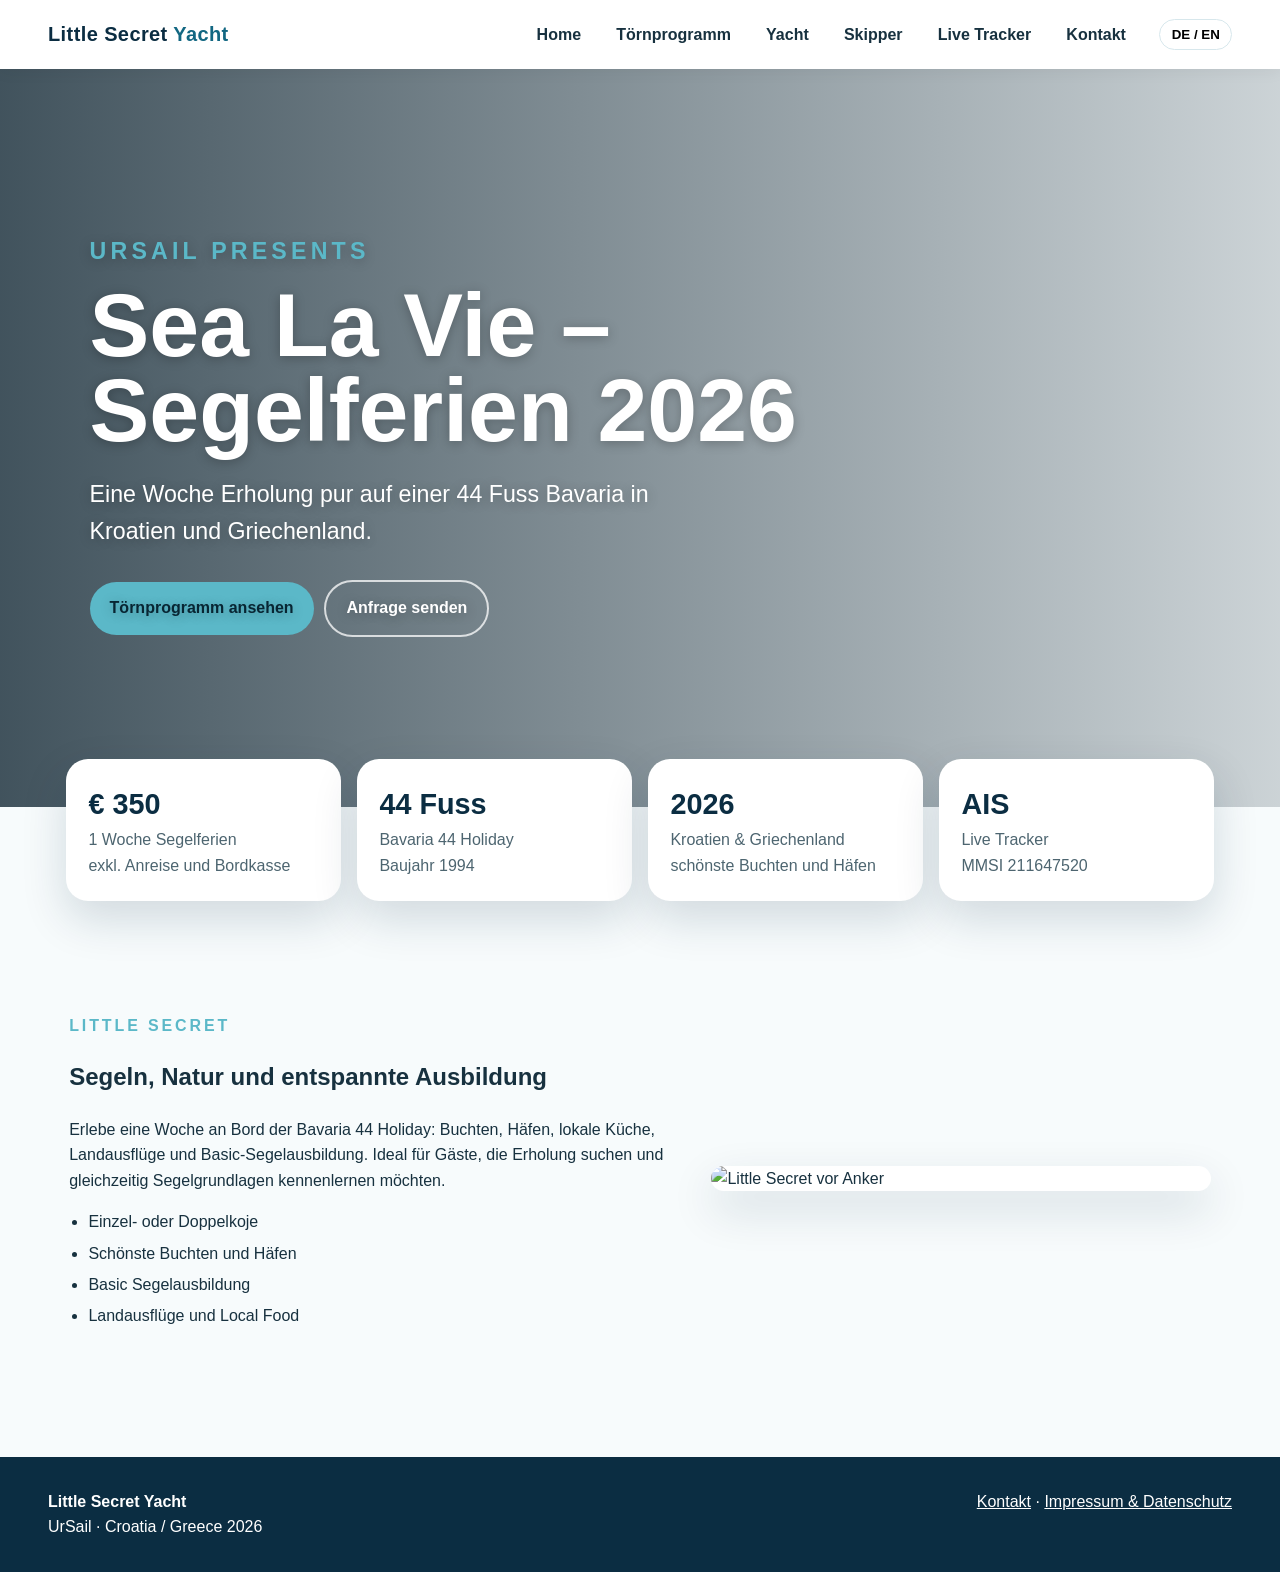
==== index.html @ 07583128 "Add files via upload" ====
<!doctype html>
<html lang="de">
<head>

<meta charset="utf-8">
<meta name="viewport" content="width=device-width, initial-scale=1">
<title>Little Secret Yacht – UrSail</title>
<meta name="description" content="UrSail – Segelferien 2026 auf der Bavaria 44 Holiday Little Secret in Kroatien und Griechenland.">
<link rel="stylesheet" href="style.css">

</head>
<body>
<header class="site-header">
  <a class="logo" href="index.html">Little Secret <span>Yacht</span></a>
  
<nav class="main-nav">
  <a href="index.html">Home</a>
  <a href="turnprogramm.html">Törnprogramm</a>
  <a href="yacht.html">Yacht</a>
  <a href="skipper.html">Skipper</a>
  <a href="livetracker.html">Live Tracker</a>
  <a href="kontakt.html">Kontakt</a>
</nav>

  <button class="lang-toggle" type="button" onclick="toggleLanguage()">DE / EN</button>
</header>

<main>
  <section class="hero hero-home" style="background-image:linear-gradient(90deg,rgba(8,30,43,.76),rgba(8,30,43,.18)),url('assets/img/yacht-drone-03.jpeg')">
    <div class="hero-content">
      <p class="eyebrow" data-de="UrSail presents" data-en="UrSail presents">UrSail presents</p>
      <h1 data-de="Sea La Vie – Segelferien 2026" data-en="Sea La Vie – Sailing Holidays 2026">Sea La Vie – Segelferien 2026</h1>
      <p data-de="Eine Woche Erholung pur auf einer 44 Fuss Bavaria in Kroatien und Griechenland." data-en="One week of pure relaxation on a 44-foot Bavaria in Croatia and Greece.">Eine Woche Erholung pur auf einer 44 Fuss Bavaria in Kroatien und Griechenland.</p>
      <div class="hero-actions">
        <a class="btn primary" href="turnprogramm.html">Törnprogramm ansehen</a>
        <a class="btn ghost" href="kontakt.html">Anfrage senden</a>
      </div>
    </div>
  </section>

  <section class="quick-facts">
    <article><strong>€ 350</strong><span>1 Woche Segelferien<br>exkl. Anreise und Bordkasse</span></article>
    <article><strong>44 Fuss</strong><span>Bavaria 44 Holiday<br>Baujahr 1994</span></article>
    <article><strong>2026</strong><span>Kroatien & Griechenland<br>schönste Buchten und Häfen</span></article>
    <article><strong>AIS</strong><span>Live Tracker<br>MMSI 211647520</span></article>
  </section>

  <section class="section two-col">
    <div>
      <p class="eyebrow">Little Secret</p>
      <h2>Segeln, Natur und entspannte Ausbildung</h2>
      <p>Erlebe eine Woche an Bord der Bavaria 44 Holiday: Buchten, Häfen, lokale Küche, Landausflüge und Basic-Segelausbildung. Ideal für Gäste, die Erholung suchen und gleichzeitig Segelgrundlagen kennenlernen möchten.</p>
      <ul class="check-list">
        <li>Einzel- oder Doppelkoje</li>
        <li>Schönste Buchten und Häfen</li>
        <li>Basic Segelausbildung</li>
        <li>Landausflüge und Local Food</li>
      </ul>
    </div>
    <div class="image-card">
      <img src="assets/img/yacht-drone-01.jpeg" alt="Little Secret vor Anker">
    </div>
  </section>
</main>


<footer class="site-footer">
  <div>
    <strong>Little Secret Yacht</strong><br>
    UrSail · Croatia / Greece 2026
  </div>
  <div>
    <a href="kontakt.html">Kontakt</a> · <a href="impressum.html">Impressum & Datenschutz</a>
  </div>
</footer>
<script src="script.js"></script>

</body>
</html>
---- style.css ----
:root{
  --navy:#0b2d42;--blue:#126782;--aqua:#5bb8c8;--sand:#f3eadb;--white:#fff;--ink:#17313f;
  --shadow:0 18px 45px rgba(11,45,66,.16)
}
*{box-sizing:border-box}
body{margin:0;font-family:Inter,Arial,sans-serif;color:var(--ink);background:#f7fbfc;line-height:1.6}
a{color:inherit}
.site-header{position:sticky;top:0;z-index:20;background:rgba(255,255,255,.94);backdrop-filter:blur(12px);display:flex;align-items:center;gap:1.4rem;padding:.9rem clamp(1rem,4vw,3rem);box-shadow:0 2px 16px rgba(0,0,0,.06)}
.logo{text-decoration:none;font-weight:900;letter-spacing:.02em;color:var(--navy);font-size:1.25rem}
.logo span{color:var(--blue)}
.main-nav{display:flex;gap:.8rem;flex-wrap:wrap;margin-left:auto}
.main-nav a{text-decoration:none;font-weight:700;padding:.45rem .7rem;border-radius:999px}
.main-nav a:hover{background:#eaf6f8}
.lang-toggle{border:1px solid #d7e7ec;border-radius:999px;background:#fff;padding:.45rem .7rem;font-weight:700}
.hero{min-height:82vh;background-size:cover;background-position:center;display:flex;align-items:center;padding:clamp(2rem,7vw,6rem)}
.hero-content{max-width:760px;color:white;text-shadow:0 2px 12px rgba(0,0,0,.25)}
.hero h1{font-size:clamp(2.7rem,7vw,6rem);line-height:.95;margin:.2rem 0 1rem}
.hero p{font-size:clamp(1.1rem,2vw,1.45rem);max-width:650px}
.eyebrow{text-transform:uppercase;letter-spacing:.18em;font-weight:900;color:var(--aqua);margin:0 0 .8rem}
.btn{display:inline-block;text-decoration:none;border-radius:999px;padding:.85rem 1.25rem;font-weight:900;margin:.4rem .4rem .4rem 0}
.btn.primary{background:var(--aqua);color:#082633}
.btn.ghost{border:2px solid rgba(255,255,255,.75);color:white}
.quick-facts{display:grid;grid-template-columns:repeat(4,1fr);gap:1rem;max-width:1180px;margin:-3rem auto 3rem;padding:0 1rem;position:relative;z-index:5}
.quick-facts article,.info-card,.cards article{background:white;border-radius:22px;padding:1.4rem;box-shadow:var(--shadow)}
.quick-facts strong{font-size:1.8rem;color:var(--navy);display:block}
.quick-facts span{display:block;color:#4d6570}
.section{max-width:1180px;margin:auto;padding:4rem 1.2rem}
.subhero{background:linear-gradient(135deg,var(--navy),var(--blue));color:#fff;padding:5.5rem 1.2rem;text-align:center}
.subhero h1{font-size:clamp(2.3rem,5vw,4rem);margin:.2rem 0}
.subhero .eyebrow{color:#bfeaf0}
.two-col{display:grid;grid-template-columns:1.1fr .9fr;gap:2rem;align-items:center}
.image-card{border-radius:28px;overflow:hidden;box-shadow:var(--shadow);background:#fff}
.image-card img{width:100%;height:100%;max-height:560px;object-fit:cover;display:block}
.portrait-card img{object-position:center top}
.check-list{padding-left:1.2rem}
.check-list li{margin:.35rem 0}
.spec-grid,.cards{display:grid;grid-template-columns:repeat(auto-fit,minmax(180px,1fr));gap:1rem}
.spec-grid article{background:#eaf6f8;border-radius:20px;padding:1.2rem}
.spec-grid strong{font-size:1.8rem;color:var(--blue);display:block}
.table-wrap{overflow:auto;background:#fff;border-radius:22px;box-shadow:var(--shadow)}
table{width:100%;border-collapse:collapse;min-width:620px}
th,td{text-align:left;padding:1rem;border-bottom:1px solid #e7eef0}
th{background:#eaf6f8;color:var(--navy)}
.status{border-radius:999px;padding:.35rem .7rem;font-weight:800}
.status.free{background:#dff7e5;color:#146c2e}
.status.booked{background:#ffe5e5;color:#9b1b1b}
.gallery-section{padding-top:2rem}
.section-head{text-align:center;max-width:760px;margin:0 auto 2rem}
.photo-grid{display:grid;grid-template-columns:repeat(auto-fit,minmax(230px,1fr));gap:1rem}
.photo-grid figure{margin:0;background:#fff;border-radius:18px;overflow:hidden;box-shadow:var(--shadow)}
.photo-grid img{width:100%;height:300px;object-fit:cover;display:block}
.photo-grid figcaption{padding:.8rem 1rem;font-weight:800;color:var(--navy)}
.tracker-box iframe{width:100%;height:720px;border:0;border-radius:24px;box-shadow:var(--shadow);background:#fff}
.note{color:#526a74}
.contact-cards a,.contact-cards span{display:block;margin-top:.5rem;font-size:1.2rem}
.site-footer{margin-top:3rem;background:var(--navy);color:white;padding:2rem clamp(1rem,4vw,3rem);display:flex;justify-content:space-between;gap:1rem;flex-wrap:wrap}
.site-footer a{color:white}
@media(max-width:850px){
  .site-header{position:static;align-items:flex-start;flex-direction:column}
  .main-nav{margin-left:0}
  .quick-facts{grid-template-columns:1fr;margin-top:1rem}
  .two-col{grid-template-columns:1fr}
  .hero{min-height:72vh;background-position:center}
  .photo-grid img{height:360px}
}
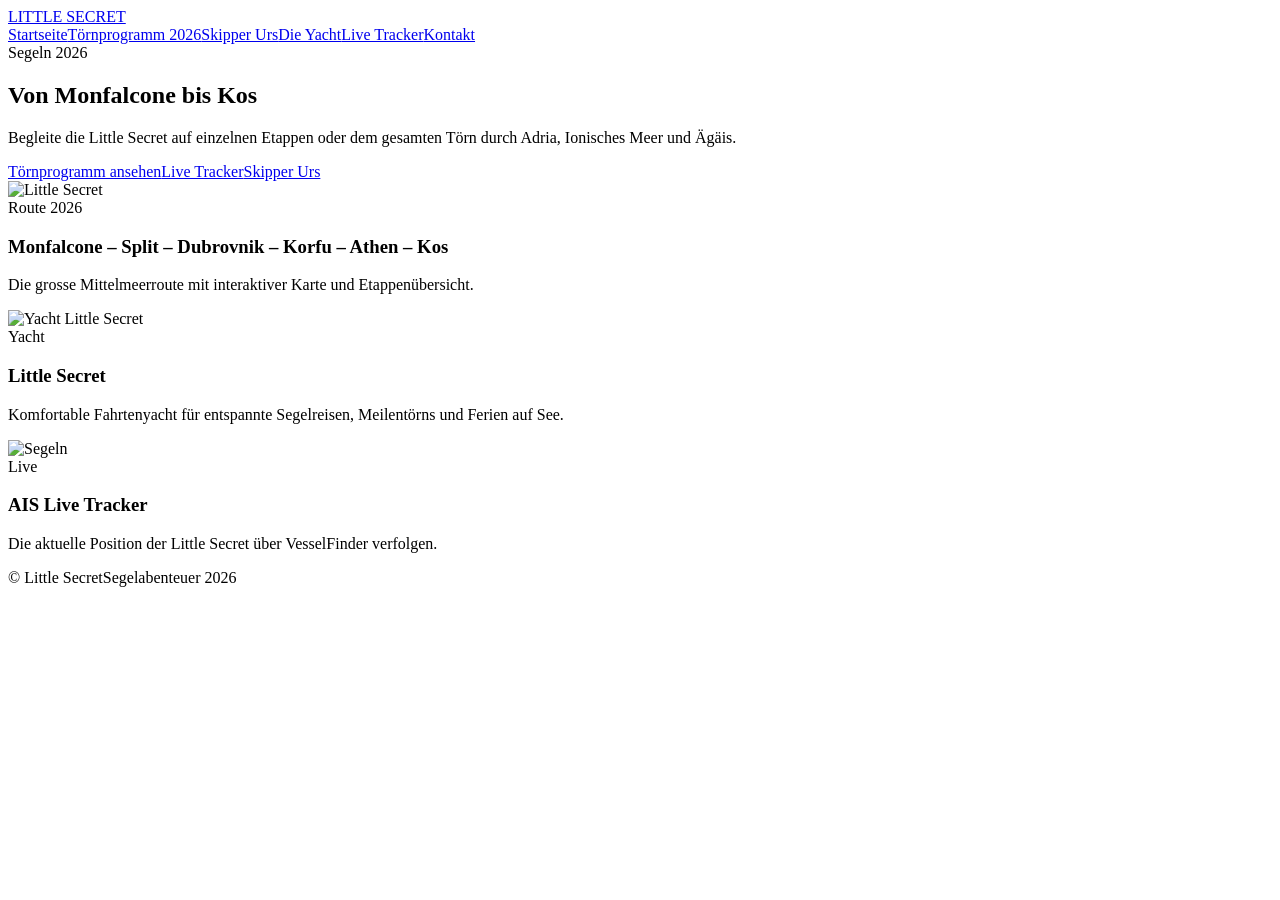
==== commit 1cc61158: "Add files via upload" ====
--- a/index.html
+++ b/index.html
@@ -1,79 +1,5 @@
-<!doctype html>
-<html lang="de">
-<head>
-
-<meta charset="utf-8">
-<meta name="viewport" content="width=device-width, initial-scale=1">
-<title>Little Secret Yacht – UrSail</title>
-<meta name="description" content="UrSail – Segelferien 2026 auf der Bavaria 44 Holiday Little Secret in Kroatien und Griechenland.">
-<link rel="stylesheet" href="style.css">
-
-</head>
-<body>
-<header class="site-header">
-  <a class="logo" href="index.html">Little Secret <span>Yacht</span></a>
-  
-<nav class="main-nav">
-  <a href="index.html">Home</a>
-  <a href="turnprogramm.html">Törnprogramm</a>
-  <a href="yacht.html">Yacht</a>
-  <a href="skipper.html">Skipper</a>
-  <a href="livetracker.html">Live Tracker</a>
-  <a href="kontakt.html">Kontakt</a>
-</nav>
-
-  <button class="lang-toggle" type="button" onclick="toggleLanguage()">DE / EN</button>
-</header>
-
-<main>
-  <section class="hero hero-home" style="background-image:linear-gradient(90deg,rgba(8,30,43,.76),rgba(8,30,43,.18)),url('assets/img/yacht-drone-03.jpeg')">
-    <div class="hero-content">
-      <p class="eyebrow" data-de="UrSail presents" data-en="UrSail presents">UrSail presents</p>
-      <h1 data-de="Sea La Vie – Segelferien 2026" data-en="Sea La Vie – Sailing Holidays 2026">Sea La Vie – Segelferien 2026</h1>
-      <p data-de="Eine Woche Erholung pur auf einer 44 Fuss Bavaria in Kroatien und Griechenland." data-en="One week of pure relaxation on a 44-foot Bavaria in Croatia and Greece.">Eine Woche Erholung pur auf einer 44 Fuss Bavaria in Kroatien und Griechenland.</p>
-      <div class="hero-actions">
-        <a class="btn primary" href="turnprogramm.html">Törnprogramm ansehen</a>
-        <a class="btn ghost" href="kontakt.html">Anfrage senden</a>
-      </div>
-    </div>
-  </section>
-
-  <section class="quick-facts">
-    <article><strong>€ 350</strong><span>1 Woche Segelferien<br>exkl. Anreise und Bordkasse</span></article>
-    <article><strong>44 Fuss</strong><span>Bavaria 44 Holiday<br>Baujahr 1994</span></article>
-    <article><strong>2026</strong><span>Kroatien & Griechenland<br>schönste Buchten und Häfen</span></article>
-    <article><strong>AIS</strong><span>Live Tracker<br>MMSI 211647520</span></article>
-  </section>
-
-  <section class="section two-col">
-    <div>
-      <p class="eyebrow">Little Secret</p>
-      <h2>Segeln, Natur und entspannte Ausbildung</h2>
-      <p>Erlebe eine Woche an Bord der Bavaria 44 Holiday: Buchten, Häfen, lokale Küche, Landausflüge und Basic-Segelausbildung. Ideal für Gäste, die Erholung suchen und gleichzeitig Segelgrundlagen kennenlernen möchten.</p>
-      <ul class="check-list">
-        <li>Einzel- oder Doppelkoje</li>
-        <li>Schönste Buchten und Häfen</li>
-        <li>Basic Segelausbildung</li>
-        <li>Landausflüge und Local Food</li>
-      </ul>
-    </div>
-    <div class="image-card">
-      <img src="assets/img/yacht-drone-01.jpeg" alt="Little Secret vor Anker">
-    </div>
-  </section>
-</main>
-
-
-<footer class="site-footer">
-  <div>
-    <strong>Little Secret Yacht</strong><br>
-    UrSail · Croatia / Greece 2026
-  </div>
-  <div>
-    <a href="kontakt.html">Kontakt</a> · <a href="impressum.html">Impressum & Datenschutz</a>
-  </div>
-</footer>
-<script src="script.js"></script>
-
-</body>
-</html>
+<!doctype html><html lang="de"><head><meta charset="utf-8"><meta name="viewport" content="width=device-width,initial-scale=1"><title>Little Secret | Segelabenteuer 2026</title><link rel="stylesheet" href="css/style.css"></head>
+<body style="--hero-image:url('../assets/yacht/little-secret-hero.jpeg')">
+<header class="site-header"><nav class="nav"><a class="logo" href="index.html">LITTLE SECRET</a><div class="nav-links"><a class="active" href="index.html">Startseite</a><a href="toernprogramm-2026.html">Törnprogramm 2026</a><a href="skipper-urs.html">Skipper Urs</a><a href="yacht.html">Die Yacht</a><a href="livetracker.html">Live Tracker</a><a href="kontakt.html">Kontakt</a></div></nav></header>
+<section class="hero"><div class="hero-content"><div class="kicker">Segeln 2026</div><h1>Von Monfalcone bis Kos</h1><p class="lead">Begleite die Little Secret auf einzelnen Etappen oder dem gesamten Törn durch Adria, Ionisches Meer und Ägäis.</p><div class="btn-row"><a class="btn" href="toernprogramm-2026.html">Törnprogramm ansehen</a><a class="btn secondary" href="livetracker.html">Live Tracker</a><a class="btn ghost" href="skipper-urs.html">Skipper Urs</a></div></div></section>
+<main><section class="section grid three"><article class="card"><img src="assets/yacht/little-secret-01.jpeg" alt="Little Secret"><div class="card-body"><span class="badge">Route 2026</span><h3>Monfalcone – Split – Dubrovnik – Korfu – Athen – Kos</h3><p>Die grosse Mittelmeerroute mit interaktiver Karte und Etappenübersicht.</p></div></article><article class="card"><img src="assets/yacht/little-secret-02.jpeg" alt="Yacht Little Secret"><div class="card-body"><span class="badge">Yacht</span><h3>Little Secret</h3><p>Komfortable Fahrtenyacht für entspannte Segelreisen, Meilentörns und Ferien auf See.</p></div></article><article class="card"><img src="assets/yacht/little-secret-03.jpeg" alt="Segeln"><div class="card-body"><span class="badge">Live</span><h3>AIS Live Tracker</h3><p>Die aktuelle Position der Little Secret über VesselFinder verfolgen.</p></div></article></section></main><footer><div class="footer-inner"><span>© Little Secret</span><span>Segelabenteuer 2026</span></div></footer></body></html>
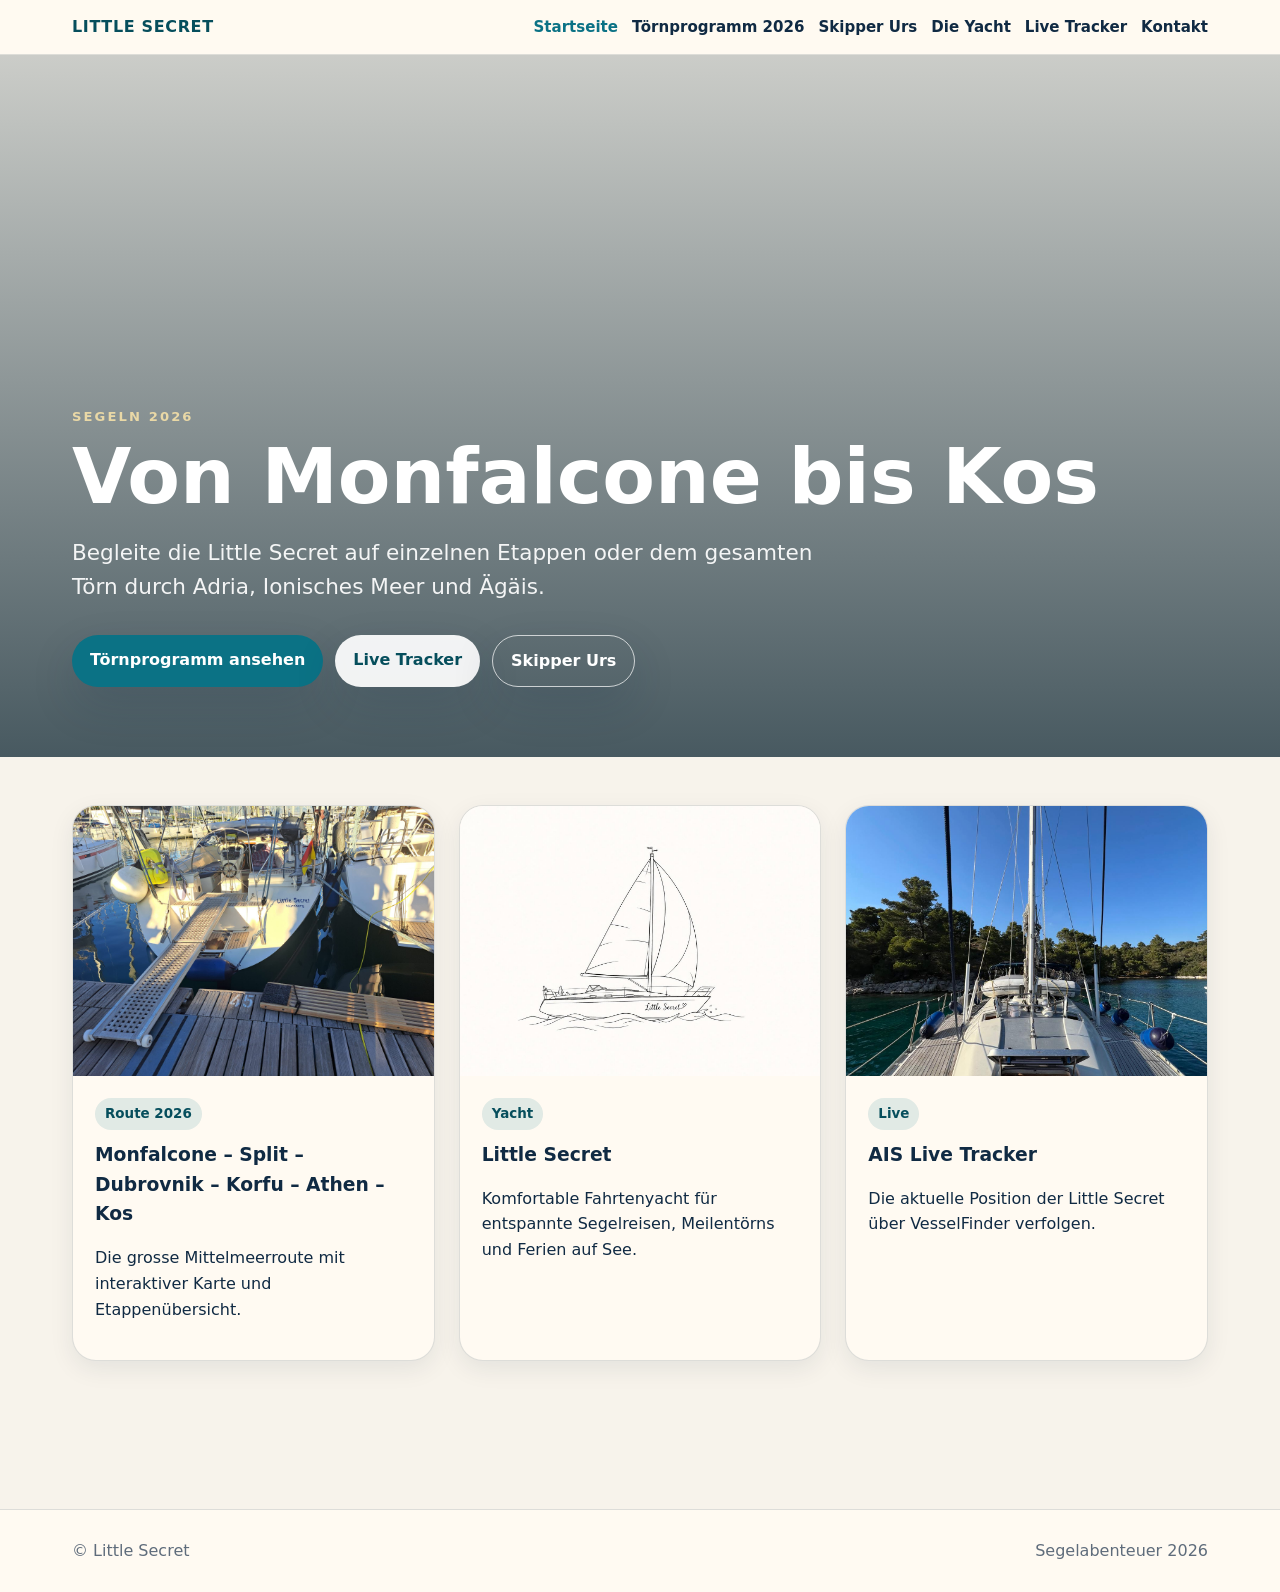
==== commit 35029f38: "Add files via upload" ====
--- a/index.html
+++ b/index.html
@@ -1,5 +1,5 @@
 <!doctype html><html lang="de"><head><meta charset="utf-8"><meta name="viewport" content="width=device-width,initial-scale=1"><title>Little Secret | Segelabenteuer 2026</title><link rel="stylesheet" href="css/style.css"></head>
-<body style="--hero-image:url('../assets/yacht/little-secret-hero.jpeg')">
+<body style="--hero-image:url('assets/img/little-secret-hero.jpeg')">
 <header class="site-header"><nav class="nav"><a class="logo" href="index.html">LITTLE SECRET</a><div class="nav-links"><a class="active" href="index.html">Startseite</a><a href="toernprogramm-2026.html">Törnprogramm 2026</a><a href="skipper-urs.html">Skipper Urs</a><a href="yacht.html">Die Yacht</a><a href="livetracker.html">Live Tracker</a><a href="kontakt.html">Kontakt</a></div></nav></header>
 <section class="hero"><div class="hero-content"><div class="kicker">Segeln 2026</div><h1>Von Monfalcone bis Kos</h1><p class="lead">Begleite die Little Secret auf einzelnen Etappen oder dem gesamten Törn durch Adria, Ionisches Meer und Ägäis.</p><div class="btn-row"><a class="btn" href="toernprogramm-2026.html">Törnprogramm ansehen</a><a class="btn secondary" href="livetracker.html">Live Tracker</a><a class="btn ghost" href="skipper-urs.html">Skipper Urs</a></div></div></section>
-<main><section class="section grid three"><article class="card"><img src="assets/yacht/little-secret-01.jpeg" alt="Little Secret"><div class="card-body"><span class="badge">Route 2026</span><h3>Monfalcone – Split – Dubrovnik – Korfu – Athen – Kos</h3><p>Die grosse Mittelmeerroute mit interaktiver Karte und Etappenübersicht.</p></div></article><article class="card"><img src="assets/yacht/little-secret-02.jpeg" alt="Yacht Little Secret"><div class="card-body"><span class="badge">Yacht</span><h3>Little Secret</h3><p>Komfortable Fahrtenyacht für entspannte Segelreisen, Meilentörns und Ferien auf See.</p></div></article><article class="card"><img src="assets/yacht/little-secret-03.jpeg" alt="Segeln"><div class="card-body"><span class="badge">Live</span><h3>AIS Live Tracker</h3><p>Die aktuelle Position der Little Secret über VesselFinder verfolgen.</p></div></article></section></main><footer><div class="footer-inner"><span>© Little Secret</span><span>Segelabenteuer 2026</span></div></footer></body></html>
+<main><section class="section grid three"><article class="card"><img src="assets/img/little-secret-01.jpeg" alt="Little Secret"><div class="card-body"><span class="badge">Route 2026</span><h3>Monfalcone – Split – Dubrovnik – Korfu – Athen – Kos</h3><p>Die grosse Mittelmeerroute mit interaktiver Karte und Etappenübersicht.</p></div></article><article class="card"><img src="assets/img/little-secret-02.jpeg" alt="Yacht Little Secret"><div class="card-body"><span class="badge">Yacht</span><h3>Little Secret</h3><p>Komfortable Fahrtenyacht für entspannte Segelreisen, Meilentörns und Ferien auf See.</p></div></article><article class="card"><img src="assets/img/little-secret-03.jpeg" alt="Segeln"><div class="card-body"><span class="badge">Live</span><h3>AIS Live Tracker</h3><p>Die aktuelle Position der Little Secret über VesselFinder verfolgen.</p></div></article></section></main><footer><div class="footer-inner"><span>© Little Secret</span><span>Segelabenteuer 2026</span></div></footer></body></html>
--- a/css/style.css
+++ b/css/style.css
@@ -0,0 +1,99 @@
+:root {
+  --bg: #f7f3eb;
+  --paper: #fffaf2;
+  --ink: #102a43;
+  --muted: #5f6c7b;
+  --sea: #0b7285;
+  --sea-dark: #064e5c;
+  --sand: #e9d8a6;
+  --line: rgba(16, 42, 67, 0.14);
+  --shadow: 0 18px 45px rgba(16, 42, 67, 0.16);
+}
+
+* { box-sizing: border-box; }
+body {
+  margin: 0;
+  font-family: system-ui, -apple-system, BlinkMacSystemFont, "Segoe UI", sans-serif;
+  color: var(--ink);
+  background: var(--bg);
+  line-height: 1.6;
+}
+a { color: inherit; }
+img { max-width: 100%; display: block; }
+
+.site-header {
+  position: sticky;
+  top: 0;
+  z-index: 50;
+  background: rgba(255,250,242,0.94);
+  backdrop-filter: blur(10px);
+  border-bottom: 1px solid var(--line);
+}
+.nav {
+  max-width: 1180px;
+  margin: 0 auto;
+  padding: 14px 22px;
+  display: flex;
+  align-items: center;
+  justify-content: space-between;
+  gap: 22px;
+}
+.logo { font-weight: 800; letter-spacing: .04em; text-decoration: none; color: var(--sea-dark); }
+.nav-links { display: flex; flex-wrap: wrap; gap: 14px; align-items: center; }
+.nav-links a { text-decoration: none; font-weight: 650; font-size: 0.94rem; color: var(--ink); }
+.nav-links a:hover, .nav-links a.active { color: var(--sea); }
+
+.hero {
+  min-height: 78vh;
+  display: grid;
+  align-items: end;
+  background: linear-gradient(180deg, rgba(4,30,43,.18), rgba(4,30,43,.72)), var(--hero-image) center/cover no-repeat;
+  color: white;
+}
+.hero-content { max-width: 1180px; margin: 0 auto; padding: 90px 22px 70px; width: 100%; }
+.kicker { text-transform: uppercase; letter-spacing: .16em; font-weight: 800; font-size: .82rem; color: var(--sand); }
+h1 { font-size: clamp(2.4rem, 6vw, 5.4rem); line-height: .98; margin: 12px 0 18px; }
+h2 { font-size: clamp(1.8rem, 4vw, 3rem); line-height: 1.1; margin: 0 0 16px; }
+h3 { margin: 0 0 8px; }
+.lead { font-size: clamp(1.08rem, 2.2vw, 1.35rem); max-width: 780px; color: rgba(255,255,255,.92); }
+.page-lead { color: var(--muted); max-width: 820px; font-size: 1.1rem; }
+.btn-row { display: flex; flex-wrap: wrap; gap: 12px; margin-top: 30px; }
+.btn { display: inline-block; padding: 12px 18px; border-radius: 999px; background: var(--sea); color: white; text-decoration: none; font-weight: 800; box-shadow: var(--shadow); }
+.btn.secondary { background: rgba(255,255,255,.92); color: var(--sea-dark); }
+.btn.ghost { background: transparent; border: 1px solid rgba(255,255,255,.7); color: white; }
+
+main { max-width: 1180px; margin: 0 auto; padding: 48px 22px 80px; }
+.section { margin: 0 0 68px; }
+.grid { display: grid; gap: 24px; }
+.grid.two { grid-template-columns: repeat(2, minmax(0, 1fr)); }
+.grid.three { grid-template-columns: repeat(3, minmax(0, 1fr)); }
+.card { background: var(--paper); border: 1px solid var(--line); border-radius: 24px; overflow: hidden; box-shadow: 0 8px 24px rgba(16,42,67,.08); }
+.card-body { padding: 22px; }
+.card img { aspect-ratio: 4/3; width: 100%; object-fit: cover; }
+.badge { display: inline-block; padding: 5px 10px; border-radius: 999px; background: rgba(11,114,133,.12); color: var(--sea-dark); font-weight: 800; font-size: .84rem; margin-bottom: 10px; }
+
+.page-title { padding: 36px 0 12px; }
+.page-title h1 { color: var(--ink); font-size: clamp(2.2rem, 5vw, 4.2rem); }
+.route-map { height: 620px; border-radius: 26px; overflow: hidden; border: 1px solid var(--line); box-shadow: var(--shadow); background: #dbeafe; }
+.leaflet-popup-content { width: 260px !important; }
+.popup-img { width: 100%; height: 140px; object-fit: cover; border-radius: 12px; margin-bottom: 10px; }
+.route-table { width: 100%; border-collapse: collapse; background: var(--paper); border-radius: 20px; overflow: hidden; }
+.route-table th, .route-table td { padding: 14px 16px; border-bottom: 1px solid var(--line); text-align: left; }
+.route-table th { background: rgba(11,114,133,.11); color: var(--sea-dark); }
+
+.tracker-frame, .map-frame { background: var(--paper); border: 1px solid var(--line); border-radius: 24px; overflow: hidden; box-shadow: var(--shadow); }
+.tracker-frame iframe { display: block; width: 100%; min-height: 640px; border: 0; }
+.note { color: var(--muted); font-size: .96rem; }
+.spec-list { display: grid; grid-template-columns: repeat(2, minmax(0, 1fr)); gap: 12px; }
+.spec-list div { background: var(--paper); border: 1px solid var(--line); border-radius: 16px; padding: 14px 16px; }
+.spec-list strong { display: block; color: var(--sea-dark); }
+
+footer { border-top: 1px solid var(--line); background: var(--paper); }
+.footer-inner { max-width: 1180px; margin: 0 auto; padding: 28px 22px; display: flex; flex-wrap: wrap; justify-content: space-between; gap: 14px; color: var(--muted); }
+
+@media (max-width: 820px) {
+  .nav { align-items: flex-start; flex-direction: column; }
+  .grid.two, .grid.three, .spec-list { grid-template-columns: 1fr; }
+  .route-map { height: 520px; }
+  .tracker-frame iframe { min-height: 520px; }
+}
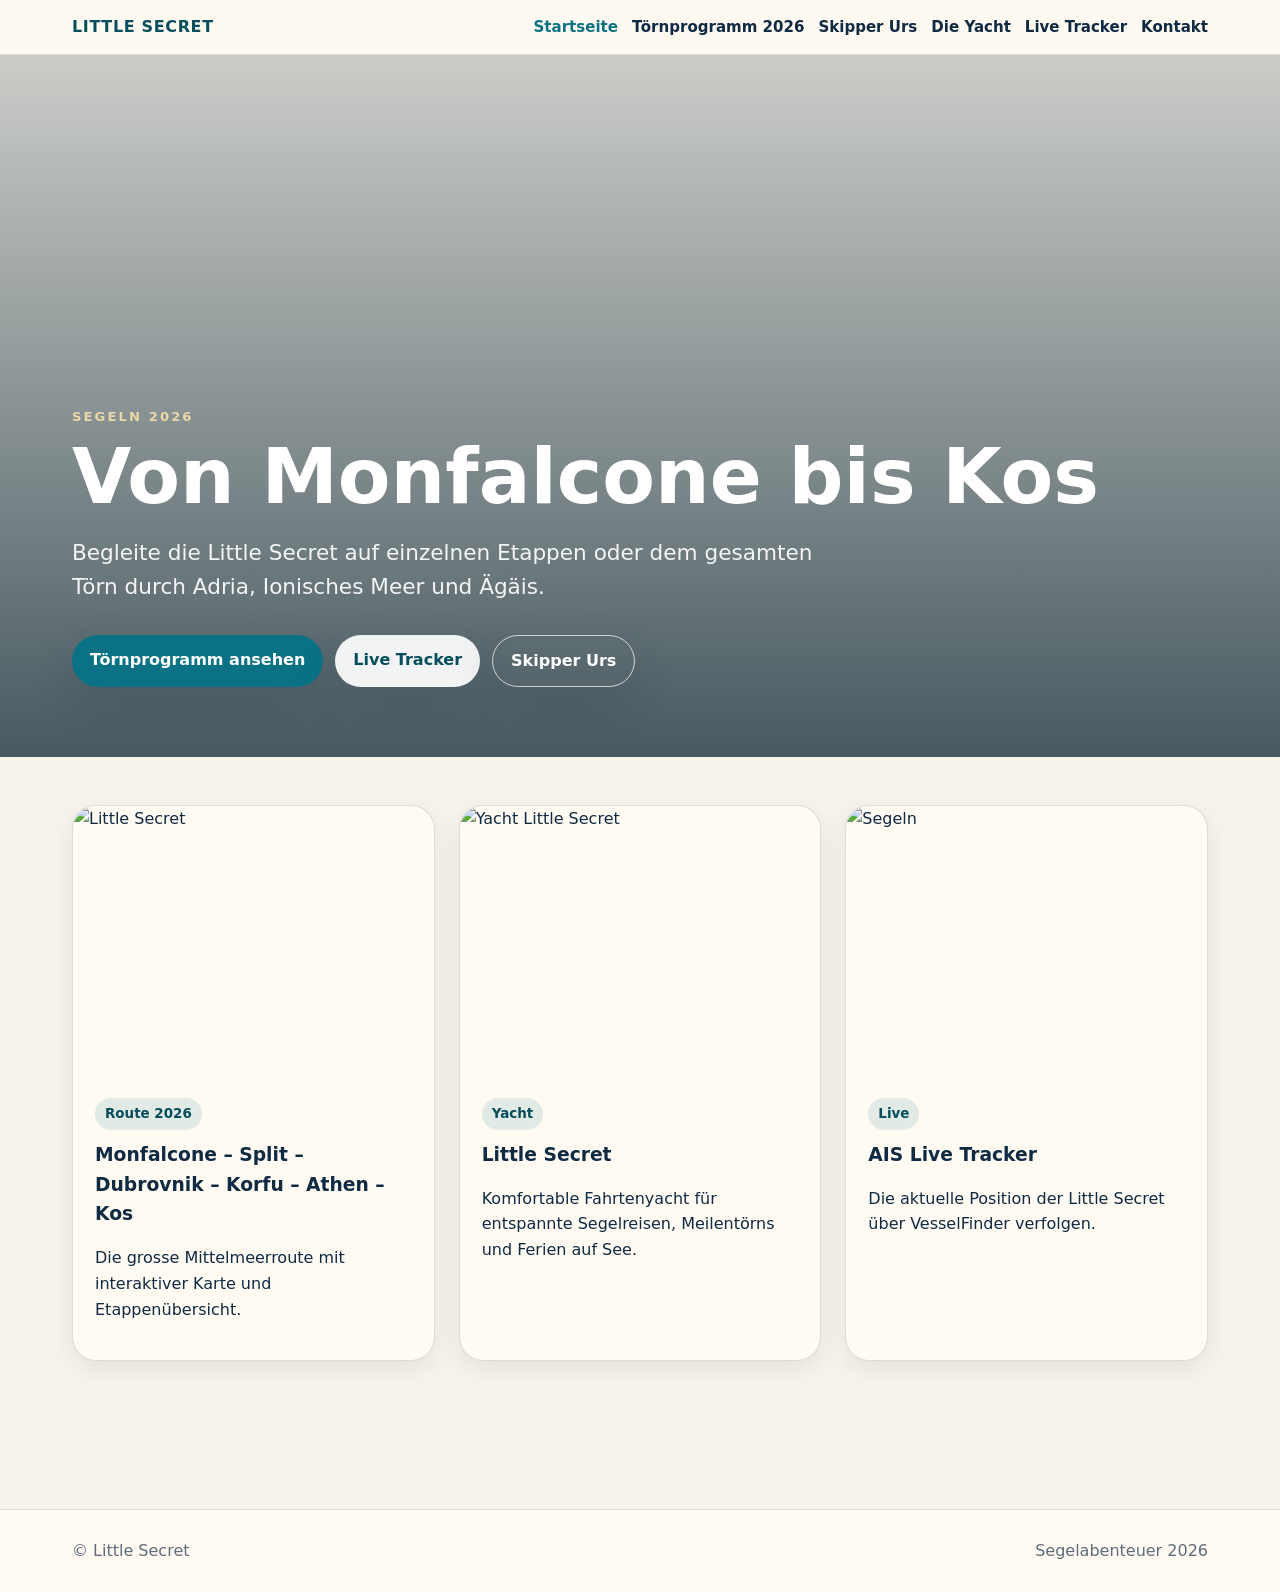
==== commit 5b6a8593: "Add files via upload" ====
--- a/index.html
+++ b/index.html
@@ -1,5 +1,5 @@
 <!doctype html><html lang="de"><head><meta charset="utf-8"><meta name="viewport" content="width=device-width,initial-scale=1"><title>Little Secret | Segelabenteuer 2026</title><link rel="stylesheet" href="css/style.css"></head>
-<body style="--hero-image:url('assets/img/little-secret-hero.jpeg')">
+<body style="--hero-image:url('../assets/yacht/little-secret-hero.jpeg')">
 <header class="site-header"><nav class="nav"><a class="logo" href="index.html">LITTLE SECRET</a><div class="nav-links"><a class="active" href="index.html">Startseite</a><a href="toernprogramm-2026.html">Törnprogramm 2026</a><a href="skipper-urs.html">Skipper Urs</a><a href="yacht.html">Die Yacht</a><a href="livetracker.html">Live Tracker</a><a href="kontakt.html">Kontakt</a></div></nav></header>
 <section class="hero"><div class="hero-content"><div class="kicker">Segeln 2026</div><h1>Von Monfalcone bis Kos</h1><p class="lead">Begleite die Little Secret auf einzelnen Etappen oder dem gesamten Törn durch Adria, Ionisches Meer und Ägäis.</p><div class="btn-row"><a class="btn" href="toernprogramm-2026.html">Törnprogramm ansehen</a><a class="btn secondary" href="livetracker.html">Live Tracker</a><a class="btn ghost" href="skipper-urs.html">Skipper Urs</a></div></div></section>
-<main><section class="section grid three"><article class="card"><img src="assets/img/little-secret-01.jpeg" alt="Little Secret"><div class="card-body"><span class="badge">Route 2026</span><h3>Monfalcone – Split – Dubrovnik – Korfu – Athen – Kos</h3><p>Die grosse Mittelmeerroute mit interaktiver Karte und Etappenübersicht.</p></div></article><article class="card"><img src="assets/img/little-secret-02.jpeg" alt="Yacht Little Secret"><div class="card-body"><span class="badge">Yacht</span><h3>Little Secret</h3><p>Komfortable Fahrtenyacht für entspannte Segelreisen, Meilentörns und Ferien auf See.</p></div></article><article class="card"><img src="assets/img/little-secret-03.jpeg" alt="Segeln"><div class="card-body"><span class="badge">Live</span><h3>AIS Live Tracker</h3><p>Die aktuelle Position der Little Secret über VesselFinder verfolgen.</p></div></article></section></main><footer><div class="footer-inner"><span>© Little Secret</span><span>Segelabenteuer 2026</span></div></footer></body></html>
+<main><section class="section grid three"><article class="card"><img src="assets/yacht/little-secret-01.jpeg" alt="Little Secret"><div class="card-body"><span class="badge">Route 2026</span><h3>Monfalcone – Split – Dubrovnik – Korfu – Athen – Kos</h3><p>Die grosse Mittelmeerroute mit interaktiver Karte und Etappenübersicht.</p></div></article><article class="card"><img src="assets/yacht/little-secret-02.jpeg" alt="Yacht Little Secret"><div class="card-body"><span class="badge">Yacht</span><h3>Little Secret</h3><p>Komfortable Fahrtenyacht für entspannte Segelreisen, Meilentörns und Ferien auf See.</p></div></article><article class="card"><img src="assets/yacht/little-secret-03.jpeg" alt="Segeln"><div class="card-body"><span class="badge">Live</span><h3>AIS Live Tracker</h3><p>Die aktuelle Position der Little Secret über VesselFinder verfolgen.</p></div></article></section></main><footer><div class="footer-inner"><span>© Little Secret</span><span>Segelabenteuer 2026</span></div></footer></body></html>
--- a/css/style.css
+++ b/css/style.css
@@ -97,3 +97,11 @@
   .route-map { height: 520px; }
   .tracker-frame iframe { min-height: 520px; }
 }
+
+.clean-list {
+  margin: 18px 0 0;
+  padding-left: 20px;
+}
+.clean-list li {
+  margin: 7px 0;
+}
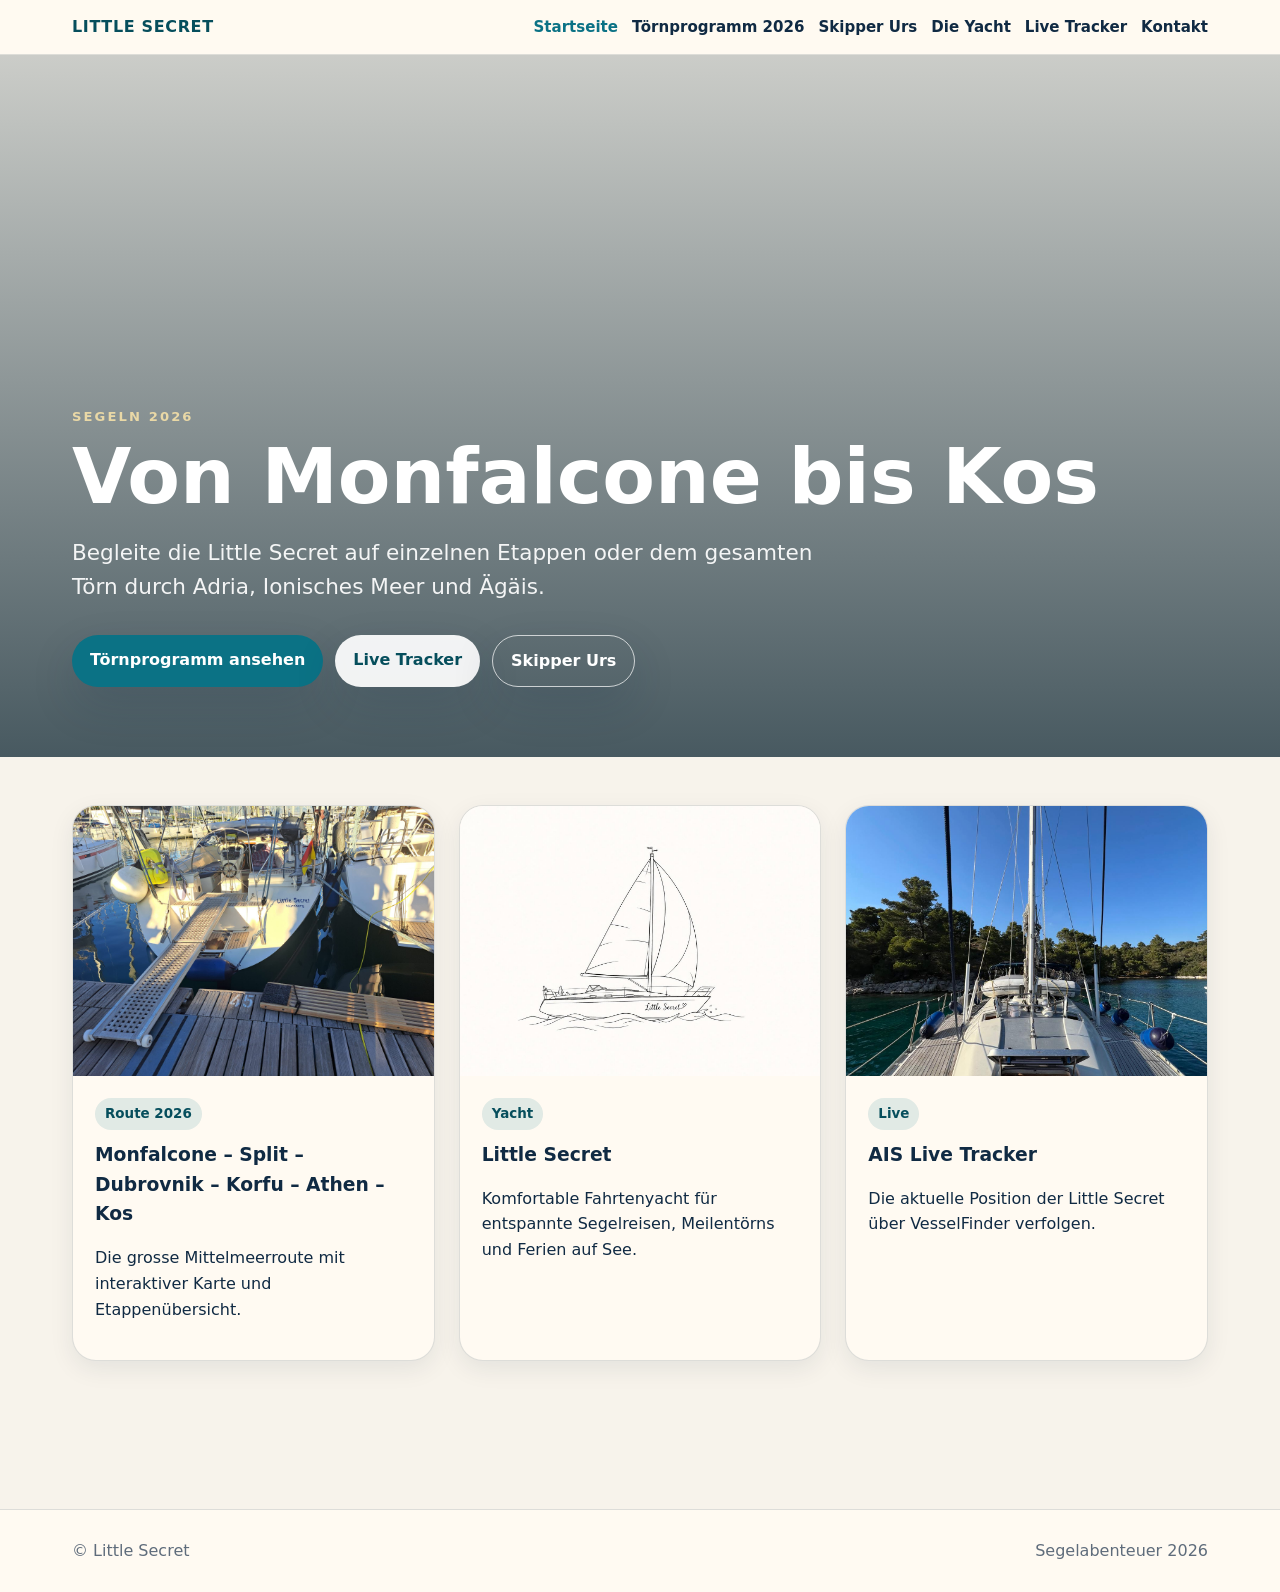
==== commit 52010c20: "Add files via upload" ====
--- a/index.html
+++ b/index.html
@@ -1,5 +1,5 @@
 <!doctype html><html lang="de"><head><meta charset="utf-8"><meta name="viewport" content="width=device-width,initial-scale=1"><title>Little Secret | Segelabenteuer 2026</title><link rel="stylesheet" href="css/style.css"></head>
-<body style="--hero-image:url('../assets/yacht/little-secret-hero.jpeg')">
+<body style="--hero-image:url('assets/img/little-secret-hero.jpeg')">
 <header class="site-header"><nav class="nav"><a class="logo" href="index.html">LITTLE SECRET</a><div class="nav-links"><a class="active" href="index.html">Startseite</a><a href="toernprogramm-2026.html">Törnprogramm 2026</a><a href="skipper-urs.html">Skipper Urs</a><a href="yacht.html">Die Yacht</a><a href="livetracker.html">Live Tracker</a><a href="kontakt.html">Kontakt</a></div></nav></header>
 <section class="hero"><div class="hero-content"><div class="kicker">Segeln 2026</div><h1>Von Monfalcone bis Kos</h1><p class="lead">Begleite die Little Secret auf einzelnen Etappen oder dem gesamten Törn durch Adria, Ionisches Meer und Ägäis.</p><div class="btn-row"><a class="btn" href="toernprogramm-2026.html">Törnprogramm ansehen</a><a class="btn secondary" href="livetracker.html">Live Tracker</a><a class="btn ghost" href="skipper-urs.html">Skipper Urs</a></div></div></section>
-<main><section class="section grid three"><article class="card"><img src="assets/yacht/little-secret-01.jpeg" alt="Little Secret"><div class="card-body"><span class="badge">Route 2026</span><h3>Monfalcone – Split – Dubrovnik – Korfu – Athen – Kos</h3><p>Die grosse Mittelmeerroute mit interaktiver Karte und Etappenübersicht.</p></div></article><article class="card"><img src="assets/yacht/little-secret-02.jpeg" alt="Yacht Little Secret"><div class="card-body"><span class="badge">Yacht</span><h3>Little Secret</h3><p>Komfortable Fahrtenyacht für entspannte Segelreisen, Meilentörns und Ferien auf See.</p></div></article><article class="card"><img src="assets/yacht/little-secret-03.jpeg" alt="Segeln"><div class="card-body"><span class="badge">Live</span><h3>AIS Live Tracker</h3><p>Die aktuelle Position der Little Secret über VesselFinder verfolgen.</p></div></article></section></main><footer><div class="footer-inner"><span>© Little Secret</span><span>Segelabenteuer 2026</span></div></footer></body></html>
+<main><section class="section grid three"><article class="card"><img src="assets/img/little-secret-01.jpeg" alt="Little Secret"><div class="card-body"><span class="badge">Route 2026</span><h3>Monfalcone – Split – Dubrovnik – Korfu – Athen – Kos</h3><p>Die grosse Mittelmeerroute mit interaktiver Karte und Etappenübersicht.</p></div></article><article class="card"><img src="assets/img/little-secret-02.jpeg" alt="Yacht Little Secret"><div class="card-body"><span class="badge">Yacht</span><h3>Little Secret</h3><p>Komfortable Fahrtenyacht für entspannte Segelreisen, Meilentörns und Ferien auf See.</p></div></article><article class="card"><img src="assets/img/little-secret-03.jpeg" alt="Segeln"><div class="card-body"><span class="badge">Live</span><h3>AIS Live Tracker</h3><p>Die aktuelle Position der Little Secret über VesselFinder verfolgen.</p></div></article></section></main><footer><div class="footer-inner"><span>© Little Secret</span><span>Segelabenteuer 2026</span></div></footer></body></html>
--- a/css/style.css
+++ b/css/style.css
@@ -105,3 +105,36 @@
 .clean-list li {
   margin: 7px 0;
 }
+
+/* Tageslogbuch / CMS Route */
+.btn-row.compact { margin-top: 18px; }
+.btn.secondary-light { background: var(--paper); color: var(--sea-dark); border: 1px solid var(--line); }
+.kicker.dark { color: var(--sea-dark); }
+.section-heading-row { display: flex; justify-content: space-between; align-items: end; gap: 24px; margin-bottom: 24px; }
+.map-legend { display: flex; flex-wrap: wrap; gap: 14px; align-items: center; margin-bottom: 12px; color: var(--muted); font-weight: 700; }
+.legend-line { display: inline-block; width: 36px; height: 0; border-top: 4px solid var(--sea); margin-right: 7px; vertical-align: middle; }
+.legend-line.planned { border-top-style: dashed; opacity: .7; }
+.legend-line.done { border-top-style: solid; }
+.legend-dot { display: inline-block; width: 13px; height: 13px; border-radius: 50%; background: var(--sea); margin-right: 7px; vertical-align: middle; }
+.timeline { position: relative; display: grid; gap: 22px; }
+.day-entry { display: grid; grid-template-columns: 190px minmax(0, 1fr); gap: 22px; align-items: start; }
+.day-date { position: sticky; top: 92px; color: var(--sea-dark); font-weight: 900; background: rgba(255,250,242,.82); border: 1px solid var(--line); border-radius: 999px; padding: 9px 14px; text-align: center; }
+.day-card { background: var(--paper); border: 1px solid var(--line); border-radius: 24px; padding: 22px; box-shadow: 0 8px 24px rgba(16,42,67,.08); }
+.day-card h3 { font-size: clamp(1.35rem, 3vw, 2rem); color: var(--ink); margin: 8px 0 8px; }
+.day-meta { display: flex; flex-wrap: wrap; gap: 10px; align-items: center; color: var(--muted); font-weight: 800; }
+.status-pill { display: inline-block; border-radius: 999px; padding: 5px 10px; font-size: .86rem; }
+.status-pill.geplant { background: rgba(95,108,123,.12); color: var(--muted); }
+.status-pill.heute { background: rgba(233,216,166,.55); color: var(--sea-dark); }
+.status-pill.abgeschlossen { background: rgba(11,114,133,.12); color: var(--sea-dark); }
+.day-gallery { display: grid; grid-template-columns: repeat(3, minmax(0, 1fr)); gap: 10px; margin-top: 16px; }
+.day-gallery img { width: 100%; aspect-ratio: 4/3; object-fit: cover; border-radius: 16px; border: 1px solid var(--line); }
+.day-entry.heute .day-card { border-color: rgba(11,114,133,.45); box-shadow: var(--shadow); }
+.day-entry.abgeschlossen .day-date { background: rgba(11,114,133,.12); }
+.admin-help { background: var(--paper); border: 1px solid var(--line); border-radius: 24px; padding: 22px; }
+
+@media (max-width: 820px) {
+  .section-heading-row { display: block; }
+  .day-entry { grid-template-columns: 1fr; gap: 10px; }
+  .day-date { position: static; text-align: left; width: fit-content; }
+  .day-gallery { grid-template-columns: 1fr; }
+}
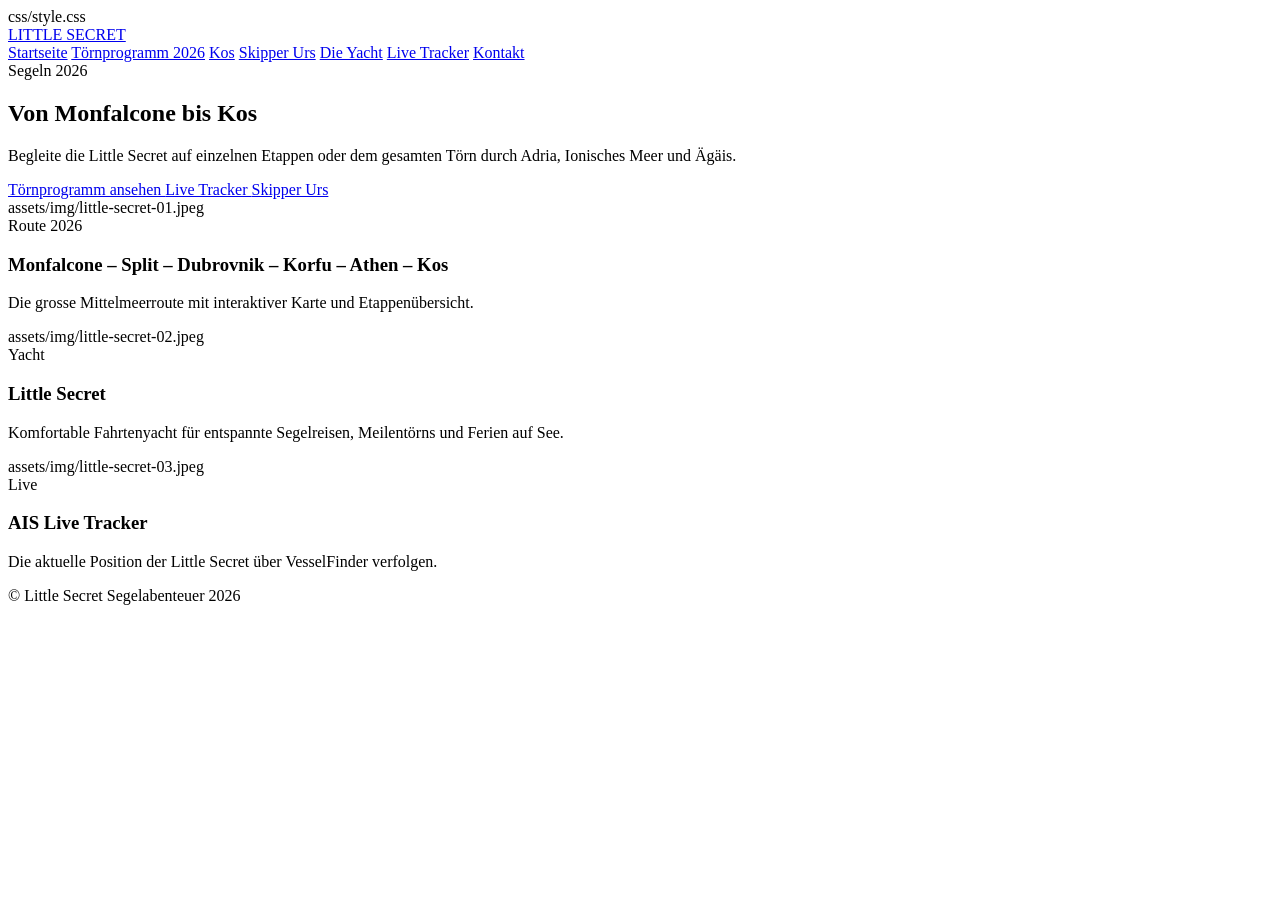
==== commit 54e990ea: "Update index.html" ====
--- a/index.html
+++ b/index.html
@@ -1,5 +1,116 @@
-<!doctype html><html lang="de"><head><meta charset="utf-8"><meta name="viewport" content="width=device-width,initial-scale=1"><title>Little Secret | Segelabenteuer 2026</title><link rel="stylesheet" href="css/style.css"></head>
+<!doctype html>
+<html lang="de">
+<head>
+  <meta charset="utf-8">
+  <meta name="viewport" content="width=device-width,initial-scale=1">
+  <title>Little Secret | Segelabenteuer 2026</title>
+  css/style.css
+</head>
+
 <body style="--hero-image:url('assets/img/little-secret-hero.jpeg')">
-<header class="site-header"><nav class="nav"><a class="logo" href="index.html">LITTLE SECRET</a><div class="nav-links"><a class="active" href="index.html">Startseite</a><a href="toernprogramm-2026.html">Törnprogramm 2026</a><a href="skipper-urs.html">Skipper Urs</a><a href="yacht.html">Die Yacht</a><a href="livetracker.html">Live Tracker</a><a href="kontakt.html">Kontakt</a></div></nav></header>
-<section class="hero"><div class="hero-content"><div class="kicker">Segeln 2026</div><h1>Von Monfalcone bis Kos</h1><p class="lead">Begleite die Little Secret auf einzelnen Etappen oder dem gesamten Törn durch Adria, Ionisches Meer und Ägäis.</p><div class="btn-row"><a class="btn" href="toernprogramm-2026.html">Törnprogramm ansehen</a><a class="btn secondary" href="livetracker.html">Live Tracker</a><a class="btn ghost" href="skipper-urs.html">Skipper Urs</a></div></div></section>
-<main><section class="section grid three"><article class="card"><img src="assets/img/little-secret-01.jpeg" alt="Little Secret"><div class="card-body"><span class="badge">Route 2026</span><h3>Monfalcone – Split – Dubrovnik – Korfu – Athen – Kos</h3><p>Die grosse Mittelmeerroute mit interaktiver Karte und Etappenübersicht.</p></div></article><article class="card"><img src="assets/img/little-secret-02.jpeg" alt="Yacht Little Secret"><div class="card-body"><span class="badge">Yacht</span><h3>Little Secret</h3><p>Komfortable Fahrtenyacht für entspannte Segelreisen, Meilentörns und Ferien auf See.</p></div></article><article class="card"><img src="assets/img/little-secret-03.jpeg" alt="Segeln"><div class="card-body"><span class="badge">Live</span><h3>AIS Live Tracker</h3><p>Die aktuelle Position der Little Secret über VesselFinder verfolgen.</p></div></article></section></main><footer><div class="footer-inner"><span>© Little Secret</span><span>Segelabenteuer 2026</span></div></footer></body></html>
+
+  <header class="site-header">
+    <nav class="nav">
+      <a class="logo" href="index.html">LITTLE SECRET</a>
+
+      <div class="nav-links">
+        <a class="active" href="index.html">Startseite</a>
+        <a href="toernprogramm-2026.html">Törnprogramm 2026</a>
+        <a href="kos.html">Kos</a>
+        <a href="skipper-urs.html">Skipper Urs</a>
+        <a href="yacht.html">Die Yacht</a>
+        <a href="livetracker.html">Live Tracker</a>
+        <a href="kontakt.html">Kontakt</a>
+      </div>
+    </nav>
+  </header>
+
+  <section class="hero">
+    <div class="hero-content">
+      <div class="kicker">Segeln 2026</div>
+
+      <h1>Von Monfalcone bis Kos</h1>
+
+      <p class="lead">
+        Begleite die Little Secret auf einzelnen Etappen oder dem gesamten
+        Törn durch Adria, Ionisches Meer und Ägäis.
+      </p>
+
+      <div class="btn-row">
+        <a class="btn" href="toernprogramm-2026.html">
+          Törnprogramm ansehen
+        </a>
+
+        <a class="btn secondary" href="livetracker.html">
+          Live Tracker
+        </a>
+
+        <a class="btn ghost" href="skipper-urs.html">
+          Skipper Urs
+        </a>
+      </div>
+    </div>
+  </section>
+
+  <main>
+    <section class="section grid three">
+
+      <article class="card">
+        assets/img/little-secret-01.jpeg
+
+        <div class="card-body">
+          <span class="badge">Route 2026</span>
+
+          <h3>
+            Monfalcone – Split – Dubrovnik – Korfu – Athen – Kos
+          </h3>
+
+          <p>
+            Die grosse Mittelmeerroute mit interaktiver Karte und
+            Etappenübersicht.
+          </p>
+        </div>
+      </article>
+
+      <article class="card">
+        assets/img/little-secret-02.jpeg
+
+        <div class="card-body">
+          <span class="badge">Yacht</span>
+
+          <h3>Little Secret</h3>
+
+          <p>
+            Komfortable Fahrtenyacht für entspannte Segelreisen,
+            Meilentörns und Ferien auf See.
+          </p>
+        </div>
+      </article>
+
+      <article class="card">
+        assets/img/little-secret-03.jpeg
+
+        <div class="card-body">
+          <span class="badge">Live</span>
+
+          <h3>AIS Live Tracker</h3>
+
+          <p>
+            Die aktuelle Position der Little Secret über VesselFinder
+            verfolgen.
+          </p>
+        </div>
+      </article>
+
+    </section>
+  </main>
+
+  <footer>
+    <div class="footer-inner">
+      <span>© Little Secret</span>
+      <span>Segelabenteuer 2026</span>
+    </div>
+  </footer>
+
+</body>
+</html>
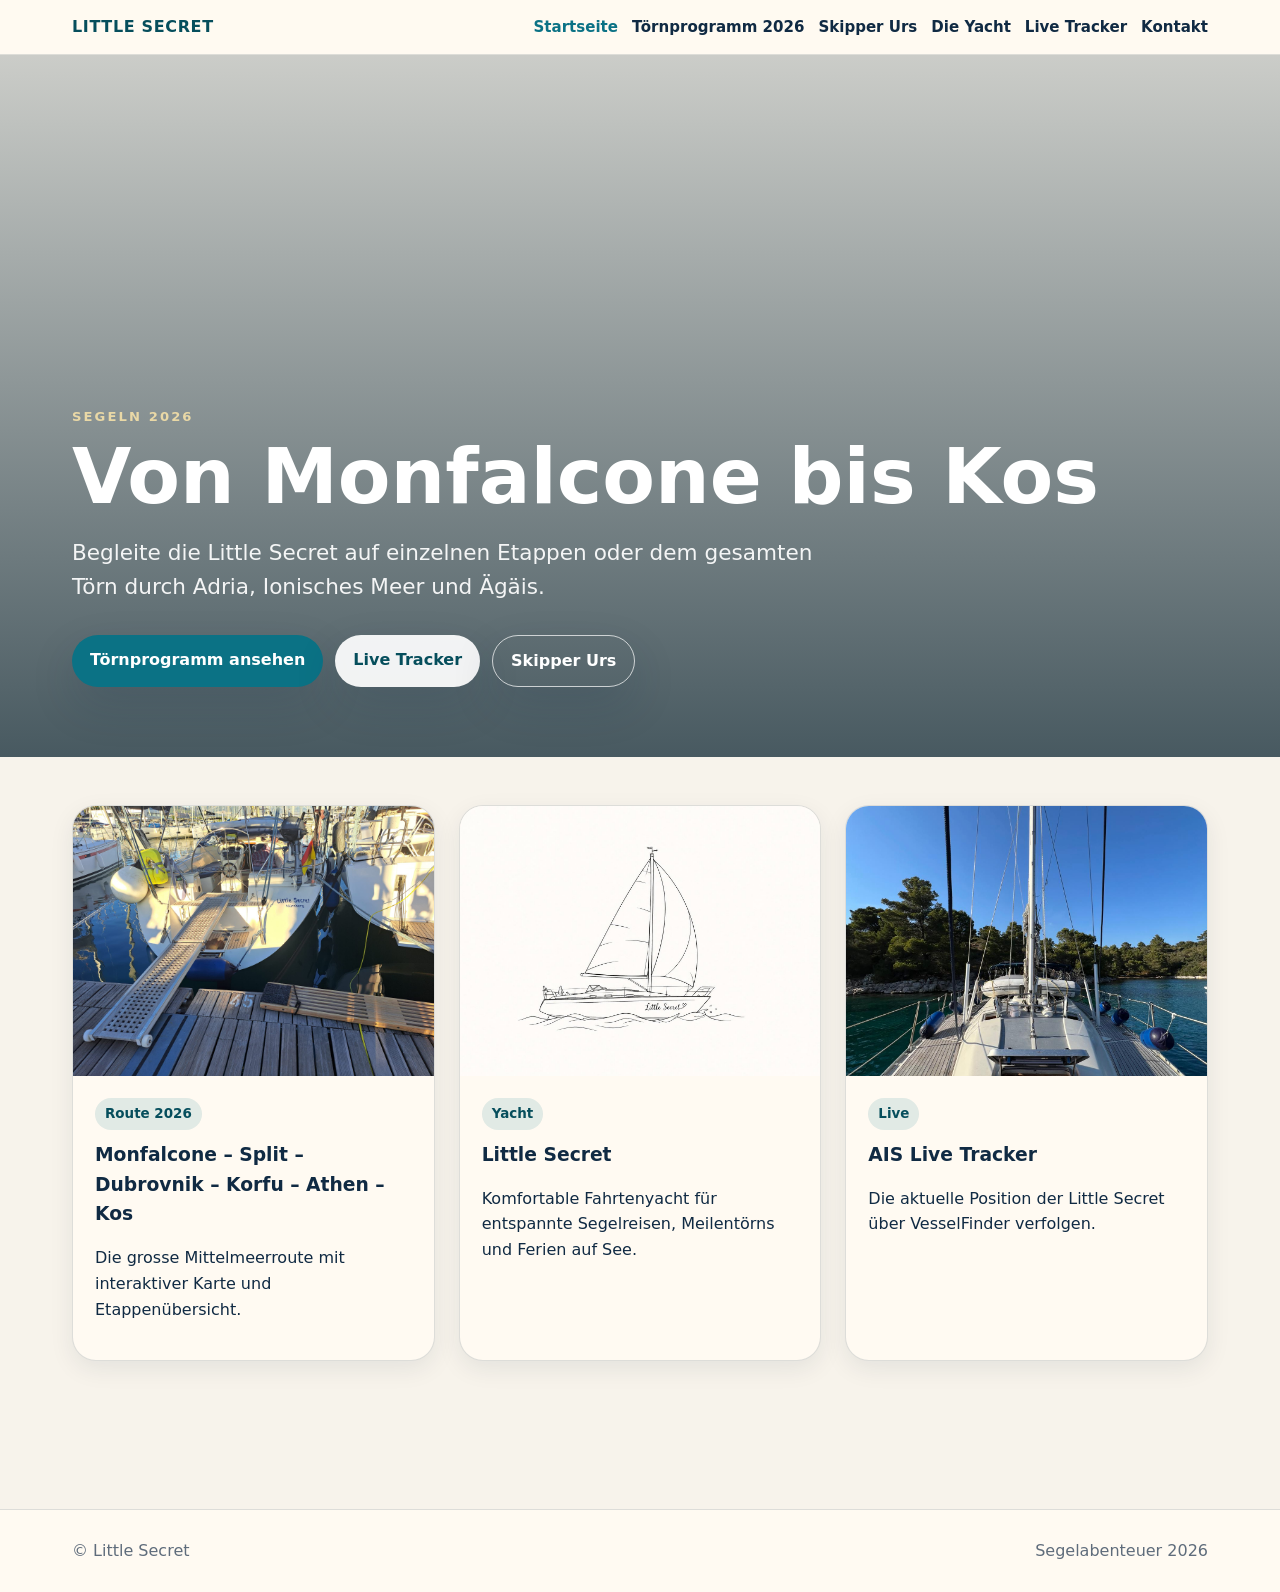
==== commit 59306791: "Update index.html" ====
--- a/index.html
+++ b/index.html
@@ -1,116 +1,5 @@
-<!doctype html>
-<html lang="de">
-<head>
-  <meta charset="utf-8">
-  <meta name="viewport" content="width=device-width,initial-scale=1">
-  <title>Little Secret | Segelabenteuer 2026</title>
-  css/style.css
-</head>
-
+<!doctype html><html lang="de"><head><meta charset="utf-8"><meta name="viewport" content="width=device-width,initial-scale=1"><title>Little Secret | Segelabenteuer 2026</title><link rel="stylesheet" href="css/style.css"></head>
 <body style="--hero-image:url('assets/img/little-secret-hero.jpeg')">
-
-  <header class="site-header">
-    <nav class="nav">
-      <a class="logo" href="index.html">LITTLE SECRET</a>
-
-      <div class="nav-links">
-        <a class="active" href="index.html">Startseite</a>
-        <a href="toernprogramm-2026.html">Törnprogramm 2026</a>
-        <a href="kos.html">Kos</a>
-        <a href="skipper-urs.html">Skipper Urs</a>
-        <a href="yacht.html">Die Yacht</a>
-        <a href="livetracker.html">Live Tracker</a>
-        <a href="kontakt.html">Kontakt</a>
-      </div>
-    </nav>
-  </header>
-
-  <section class="hero">
-    <div class="hero-content">
-      <div class="kicker">Segeln 2026</div>
-
-      <h1>Von Monfalcone bis Kos</h1>
-
-      <p class="lead">
-        Begleite die Little Secret auf einzelnen Etappen oder dem gesamten
-        Törn durch Adria, Ionisches Meer und Ägäis.
-      </p>
-
-      <div class="btn-row">
-        <a class="btn" href="toernprogramm-2026.html">
-          Törnprogramm ansehen
-        </a>
-
-        <a class="btn secondary" href="livetracker.html">
-          Live Tracker
-        </a>
-
-        <a class="btn ghost" href="skipper-urs.html">
-          Skipper Urs
-        </a>
-      </div>
-    </div>
-  </section>
-
-  <main>
-    <section class="section grid three">
-
-      <article class="card">
-        assets/img/little-secret-01.jpeg
-
-        <div class="card-body">
-          <span class="badge">Route 2026</span>
-
-          <h3>
-            Monfalcone – Split – Dubrovnik – Korfu – Athen – Kos
-          </h3>
-
-          <p>
-            Die grosse Mittelmeerroute mit interaktiver Karte und
-            Etappenübersicht.
-          </p>
-        </div>
-      </article>
-
-      <article class="card">
-        assets/img/little-secret-02.jpeg
-
-        <div class="card-body">
-          <span class="badge">Yacht</span>
-
-          <h3>Little Secret</h3>
-
-          <p>
-            Komfortable Fahrtenyacht für entspannte Segelreisen,
-            Meilentörns und Ferien auf See.
-          </p>
-        </div>
-      </article>
-
-      <article class="card">
-        assets/img/little-secret-03.jpeg
-
-        <div class="card-body">
-          <span class="badge">Live</span>
-
-          <h3>AIS Live Tracker</h3>
-
-          <p>
-            Die aktuelle Position der Little Secret über VesselFinder
-            verfolgen.
-          </p>
-        </div>
-      </article>
-
-    </section>
-  </main>
-
-  <footer>
-    <div class="footer-inner">
-      <span>© Little Secret</span>
-      <span>Segelabenteuer 2026</span>
-    </div>
-  </footer>
-
-</body>
-</html>
+<header class="site-header"><nav class="nav"><a class="logo" href="index.html">LITTLE SECRET</a><div class="nav-links"><a class="active" href="index.html">Startseite</a><a href="toernprogramm-2026.html">Törnprogramm 2026</a><a href="skipper-urs.html">Skipper Urs</a><a href="yacht.html">Die Yacht</a><a href="livetracker.html">Live Tracker</a><a href="kontakt.html">Kontakt</a></div></nav></header>
+<section class="hero"><div class="hero-content"><div class="kicker">Segeln 2026</div><h1>Von Monfalcone bis Kos</h1><p class="lead">Begleite die Little Secret auf einzelnen Etappen oder dem gesamten Törn durch Adria, Ionisches Meer und Ägäis.</p><div class="btn-row"><a class="btn" href="toernprogramm-2026.html">Törnprogramm ansehen</a><a class="btn secondary" href="livetracker.html">Live Tracker</a><a class="btn ghost" href="skipper-urs.html">Skipper Urs</a></div></div></section>
+<main><section class="section grid three"><article class="card"><img src="assets/img/little-secret-01.jpeg" alt="Little Secret"><div class="card-body"><span class="badge">Route 2026</span><h3>Monfalcone – Split – Dubrovnik – Korfu – Athen – Kos</h3><p>Die grosse Mittelmeerroute mit interaktiver Karte und Etappenübersicht.</p></div></article><article class="card"><img src="assets/img/little-secret-02.jpeg" alt="Yacht Little Secret"><div class="card-body"><span class="badge">Yacht</span><h3>Little Secret</h3><p>Komfortable Fahrtenyacht für entspannte Segelreisen, Meilentörns und Ferien auf See.</p></div></article><article class="card"><img src="assets/img/little-secret-03.jpeg" alt="Segeln"><div class="card-body"><span class="badge">Live</span><h3>AIS Live Tracker</h3><p>Die aktuelle Position der Little Secret über VesselFinder verfolgen.</p></div></article></section></main><footer><div class="footer-inner"><span>© Little Secret</span><span>Segelabenteuer 2026</span></div></footer></body></html>
--- a/css/style.css
+++ b/css/style.css
@@ -0,0 +1,140 @@
+:root {
+  --bg: #f7f3eb;
+  --paper: #fffaf2;
+  --ink: #102a43;
+  --muted: #5f6c7b;
+  --sea: #0b7285;
+  --sea-dark: #064e5c;
+  --sand: #e9d8a6;
+  --line: rgba(16, 42, 67, 0.14);
+  --shadow: 0 18px 45px rgba(16, 42, 67, 0.16);
+}
+
+* { box-sizing: border-box; }
+body {
+  margin: 0;
+  font-family: system-ui, -apple-system, BlinkMacSystemFont, "Segoe UI", sans-serif;
+  color: var(--ink);
+  background: var(--bg);
+  line-height: 1.6;
+}
+a { color: inherit; }
+img { max-width: 100%; display: block; }
+
+.site-header {
+  position: sticky;
+  top: 0;
+  z-index: 50;
+  background: rgba(255,250,242,0.94);
+  backdrop-filter: blur(10px);
+  border-bottom: 1px solid var(--line);
+}
+.nav {
+  max-width: 1180px;
+  margin: 0 auto;
+  padding: 14px 22px;
+  display: flex;
+  align-items: center;
+  justify-content: space-between;
+  gap: 22px;
+}
+.logo { font-weight: 800; letter-spacing: .04em; text-decoration: none; color: var(--sea-dark); }
+.nav-links { display: flex; flex-wrap: wrap; gap: 14px; align-items: center; }
+.nav-links a { text-decoration: none; font-weight: 650; font-size: 0.94rem; color: var(--ink); }
+.nav-links a:hover, .nav-links a.active { color: var(--sea); }
+
+.hero {
+  min-height: 78vh;
+  display: grid;
+  align-items: end;
+  background: linear-gradient(180deg, rgba(4,30,43,.18), rgba(4,30,43,.72)), var(--hero-image) center/cover no-repeat;
+  color: white;
+}
+.hero-content { max-width: 1180px; margin: 0 auto; padding: 90px 22px 70px; width: 100%; }
+.kicker { text-transform: uppercase; letter-spacing: .16em; font-weight: 800; font-size: .82rem; color: var(--sand); }
+h1 { font-size: clamp(2.4rem, 6vw, 5.4rem); line-height: .98; margin: 12px 0 18px; }
+h2 { font-size: clamp(1.8rem, 4vw, 3rem); line-height: 1.1; margin: 0 0 16px; }
+h3 { margin: 0 0 8px; }
+.lead { font-size: clamp(1.08rem, 2.2vw, 1.35rem); max-width: 780px; color: rgba(255,255,255,.92); }
+.page-lead { color: var(--muted); max-width: 820px; font-size: 1.1rem; }
+.btn-row { display: flex; flex-wrap: wrap; gap: 12px; margin-top: 30px; }
+.btn { display: inline-block; padding: 12px 18px; border-radius: 999px; background: var(--sea); color: white; text-decoration: none; font-weight: 800; box-shadow: var(--shadow); }
+.btn.secondary { background: rgba(255,255,255,.92); color: var(--sea-dark); }
+.btn.ghost { background: transparent; border: 1px solid rgba(255,255,255,.7); color: white; }
+
+main { max-width: 1180px; margin: 0 auto; padding: 48px 22px 80px; }
+.section { margin: 0 0 68px; }
+.grid { display: grid; gap: 24px; }
+.grid.two { grid-template-columns: repeat(2, minmax(0, 1fr)); }
+.grid.three { grid-template-columns: repeat(3, minmax(0, 1fr)); }
+.card { background: var(--paper); border: 1px solid var(--line); border-radius: 24px; overflow: hidden; box-shadow: 0 8px 24px rgba(16,42,67,.08); }
+.card-body { padding: 22px; }
+.card img { aspect-ratio: 4/3; width: 100%; object-fit: cover; }
+.badge { display: inline-block; padding: 5px 10px; border-radius: 999px; background: rgba(11,114,133,.12); color: var(--sea-dark); font-weight: 800; font-size: .84rem; margin-bottom: 10px; }
+
+.page-title { padding: 36px 0 12px; }
+.page-title h1 { color: var(--ink); font-size: clamp(2.2rem, 5vw, 4.2rem); }
+.route-map { height: 620px; border-radius: 26px; overflow: hidden; border: 1px solid var(--line); box-shadow: var(--shadow); background: #dbeafe; }
+.leaflet-popup-content { width: 260px !important; }
+.popup-img { width: 100%; height: 140px; object-fit: cover; border-radius: 12px; margin-bottom: 10px; }
+.route-table { width: 100%; border-collapse: collapse; background: var(--paper); border-radius: 20px; overflow: hidden; }
+.route-table th, .route-table td { padding: 14px 16px; border-bottom: 1px solid var(--line); text-align: left; }
+.route-table th { background: rgba(11,114,133,.11); color: var(--sea-dark); }
+
+.tracker-frame, .map-frame { background: var(--paper); border: 1px solid var(--line); border-radius: 24px; overflow: hidden; box-shadow: var(--shadow); }
+.tracker-frame iframe { display: block; width: 100%; min-height: 640px; border: 0; }
+.note { color: var(--muted); font-size: .96rem; }
+.spec-list { display: grid; grid-template-columns: repeat(2, minmax(0, 1fr)); gap: 12px; }
+.spec-list div { background: var(--paper); border: 1px solid var(--line); border-radius: 16px; padding: 14px 16px; }
+.spec-list strong { display: block; color: var(--sea-dark); }
+
+footer { border-top: 1px solid var(--line); background: var(--paper); }
+.footer-inner { max-width: 1180px; margin: 0 auto; padding: 28px 22px; display: flex; flex-wrap: wrap; justify-content: space-between; gap: 14px; color: var(--muted); }
+
+@media (max-width: 820px) {
+  .nav { align-items: flex-start; flex-direction: column; }
+  .grid.two, .grid.three, .spec-list { grid-template-columns: 1fr; }
+  .route-map { height: 520px; }
+  .tracker-frame iframe { min-height: 520px; }
+}
+
+.clean-list {
+  margin: 18px 0 0;
+  padding-left: 20px;
+}
+.clean-list li {
+  margin: 7px 0;
+}
+
+/* Tageslogbuch / CMS Route */
+.btn-row.compact { margin-top: 18px; }
+.btn.secondary-light { background: var(--paper); color: var(--sea-dark); border: 1px solid var(--line); }
+.kicker.dark { color: var(--sea-dark); }
+.section-heading-row { display: flex; justify-content: space-between; align-items: end; gap: 24px; margin-bottom: 24px; }
+.map-legend { display: flex; flex-wrap: wrap; gap: 14px; align-items: center; margin-bottom: 12px; color: var(--muted); font-weight: 700; }
+.legend-line { display: inline-block; width: 36px; height: 0; border-top: 4px solid var(--sea); margin-right: 7px; vertical-align: middle; }
+.legend-line.planned { border-top-style: dashed; opacity: .7; }
+.legend-line.done { border-top-style: solid; }
+.legend-dot { display: inline-block; width: 13px; height: 13px; border-radius: 50%; background: var(--sea); margin-right: 7px; vertical-align: middle; }
+.timeline { position: relative; display: grid; gap: 22px; }
+.day-entry { display: grid; grid-template-columns: 190px minmax(0, 1fr); gap: 22px; align-items: start; }
+.day-date { position: sticky; top: 92px; color: var(--sea-dark); font-weight: 900; background: rgba(255,250,242,.82); border: 1px solid var(--line); border-radius: 999px; padding: 9px 14px; text-align: center; }
+.day-card { background: var(--paper); border: 1px solid var(--line); border-radius: 24px; padding: 22px; box-shadow: 0 8px 24px rgba(16,42,67,.08); }
+.day-card h3 { font-size: clamp(1.35rem, 3vw, 2rem); color: var(--ink); margin: 8px 0 8px; }
+.day-meta { display: flex; flex-wrap: wrap; gap: 10px; align-items: center; color: var(--muted); font-weight: 800; }
+.status-pill { display: inline-block; border-radius: 999px; padding: 5px 10px; font-size: .86rem; }
+.status-pill.geplant { background: rgba(95,108,123,.12); color: var(--muted); }
+.status-pill.heute { background: rgba(233,216,166,.55); color: var(--sea-dark); }
+.status-pill.abgeschlossen { background: rgba(11,114,133,.12); color: var(--sea-dark); }
+.day-gallery { display: grid; grid-template-columns: repeat(3, minmax(0, 1fr)); gap: 10px; margin-top: 16px; }
+.day-gallery img { width: 100%; aspect-ratio: 4/3; object-fit: cover; border-radius: 16px; border: 1px solid var(--line); }
+.day-entry.heute .day-card { border-color: rgba(11,114,133,.45); box-shadow: var(--shadow); }
+.day-entry.abgeschlossen .day-date { background: rgba(11,114,133,.12); }
+.admin-help { background: var(--paper); border: 1px solid var(--line); border-radius: 24px; padding: 22px; }
+
+@media (max-width: 820px) {
+  .section-heading-row { display: block; }
+  .day-entry { grid-template-columns: 1fr; gap: 10px; }
+  .day-date { position: static; text-align: left; width: fit-content; }
+  .day-gallery { grid-template-columns: 1fr; }
+}
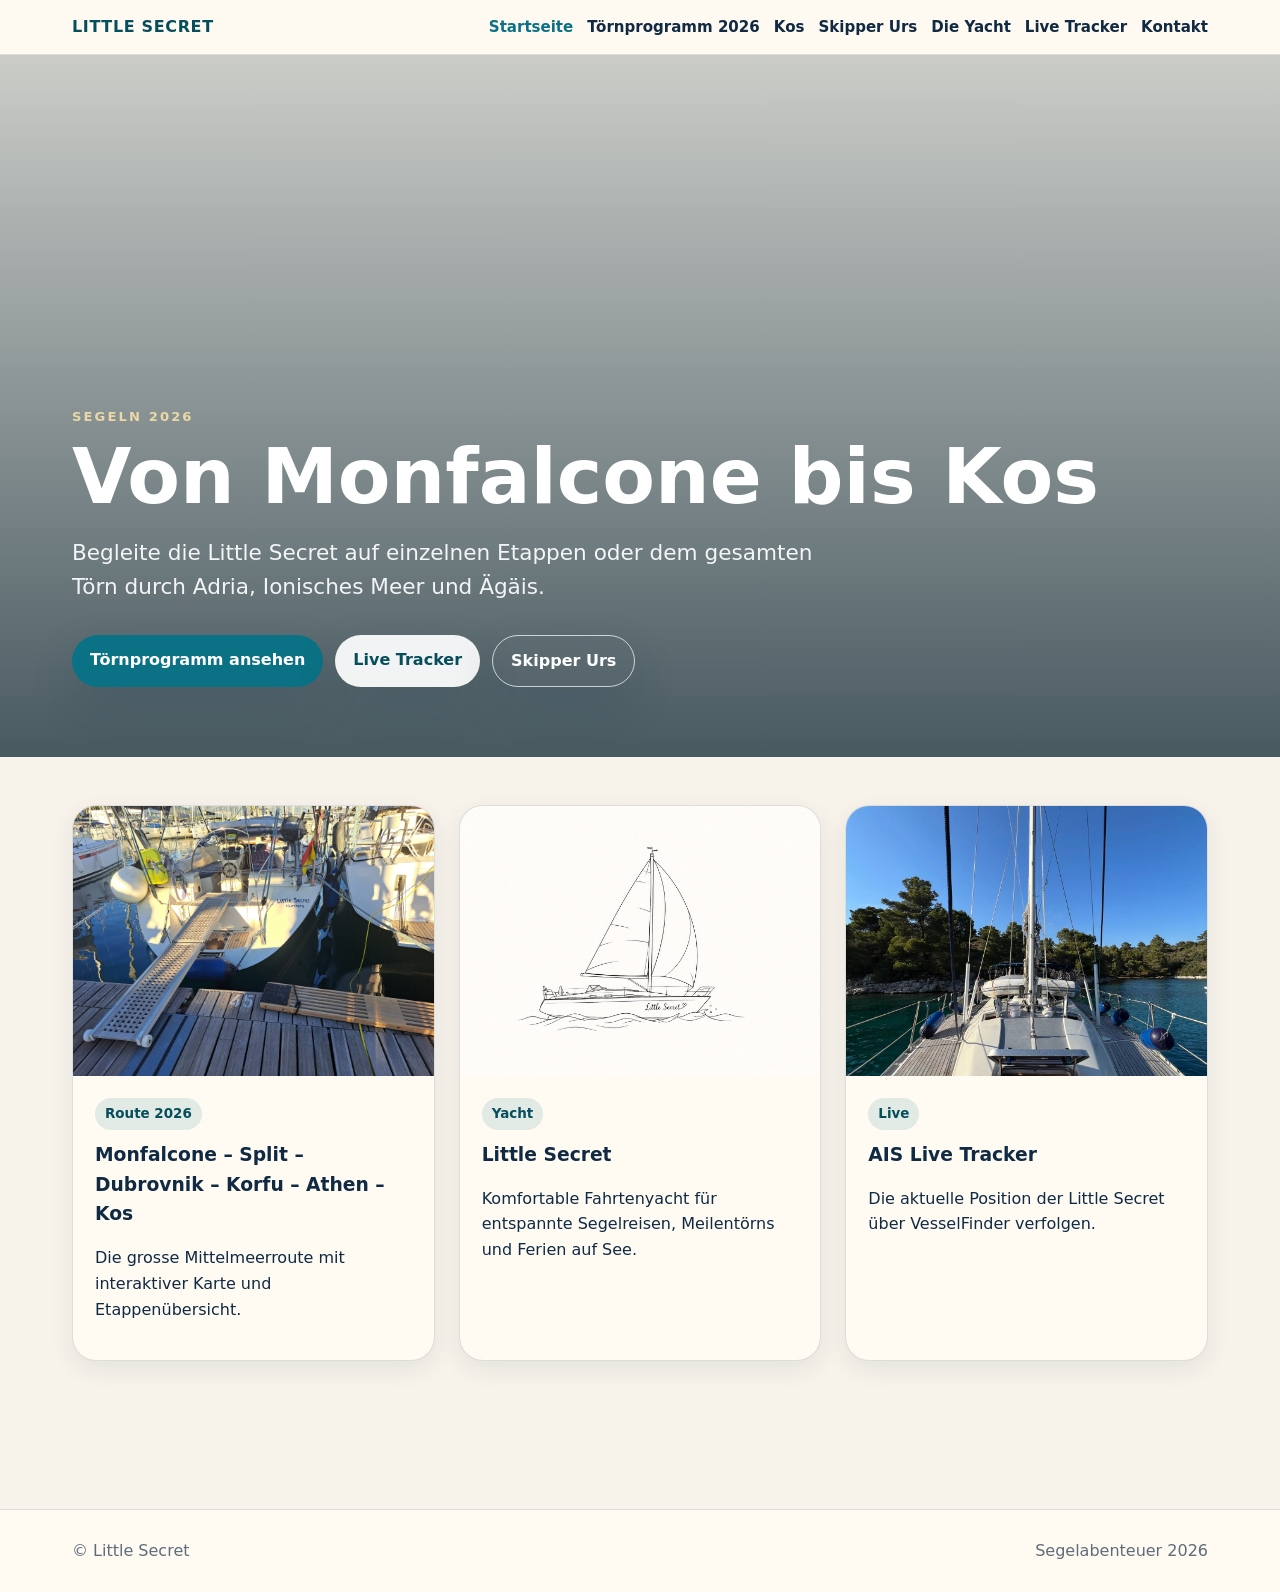
==== commit 59876642: "Update index.html" ====
--- a/index.html
+++ b/index.html
@@ -1,5 +1,5 @@
 <!doctype html><html lang="de"><head><meta charset="utf-8"><meta name="viewport" content="width=device-width,initial-scale=1"><title>Little Secret | Segelabenteuer 2026</title><link rel="stylesheet" href="css/style.css"></head>
 <body style="--hero-image:url('assets/img/little-secret-hero.jpeg')">
-<header class="site-header"><nav class="nav"><a class="logo" href="index.html">LITTLE SECRET</a><div class="nav-links"><a class="active" href="index.html">Startseite</a><a href="toernprogramm-2026.html">Törnprogramm 2026</a><a href="skipper-urs.html">Skipper Urs</a><a href="yacht.html">Die Yacht</a><a href="livetracker.html">Live Tracker</a><a href="kontakt.html">Kontakt</a></div></nav></header>
+<header class="site-header"><nav class="nav"><a class="logo" href="index.html">LITTLE SECRET</a><div class="nav-links"><a class="active" href="index.html">Startseite</a><a href="toernprogramm-2026.html">Törnprogramm 2026</a><a href="kos.html">Kos</a><a href="skipper-urs.html">Skipper Urs</a><a href="yacht.html">Die Yacht</a><a href="livetracker.html">Live Tracker</a><a href="kontakt.html">Kontakt</a></div></nav></header>
 <section class="hero"><div class="hero-content"><div class="kicker">Segeln 2026</div><h1>Von Monfalcone bis Kos</h1><p class="lead">Begleite die Little Secret auf einzelnen Etappen oder dem gesamten Törn durch Adria, Ionisches Meer und Ägäis.</p><div class="btn-row"><a class="btn" href="toernprogramm-2026.html">Törnprogramm ansehen</a><a class="btn secondary" href="livetracker.html">Live Tracker</a><a class="btn ghost" href="skipper-urs.html">Skipper Urs</a></div></div></section>
 <main><section class="section grid three"><article class="card"><img src="assets/img/little-secret-01.jpeg" alt="Little Secret"><div class="card-body"><span class="badge">Route 2026</span><h3>Monfalcone – Split – Dubrovnik – Korfu – Athen – Kos</h3><p>Die grosse Mittelmeerroute mit interaktiver Karte und Etappenübersicht.</p></div></article><article class="card"><img src="assets/img/little-secret-02.jpeg" alt="Yacht Little Secret"><div class="card-body"><span class="badge">Yacht</span><h3>Little Secret</h3><p>Komfortable Fahrtenyacht für entspannte Segelreisen, Meilentörns und Ferien auf See.</p></div></article><article class="card"><img src="assets/img/little-secret-03.jpeg" alt="Segeln"><div class="card-body"><span class="badge">Live</span><h3>AIS Live Tracker</h3><p>Die aktuelle Position der Little Secret über VesselFinder verfolgen.</p></div></article></section></main><footer><div class="footer-inner"><span>© Little Secret</span><span>Segelabenteuer 2026</span></div></footer></body></html>
